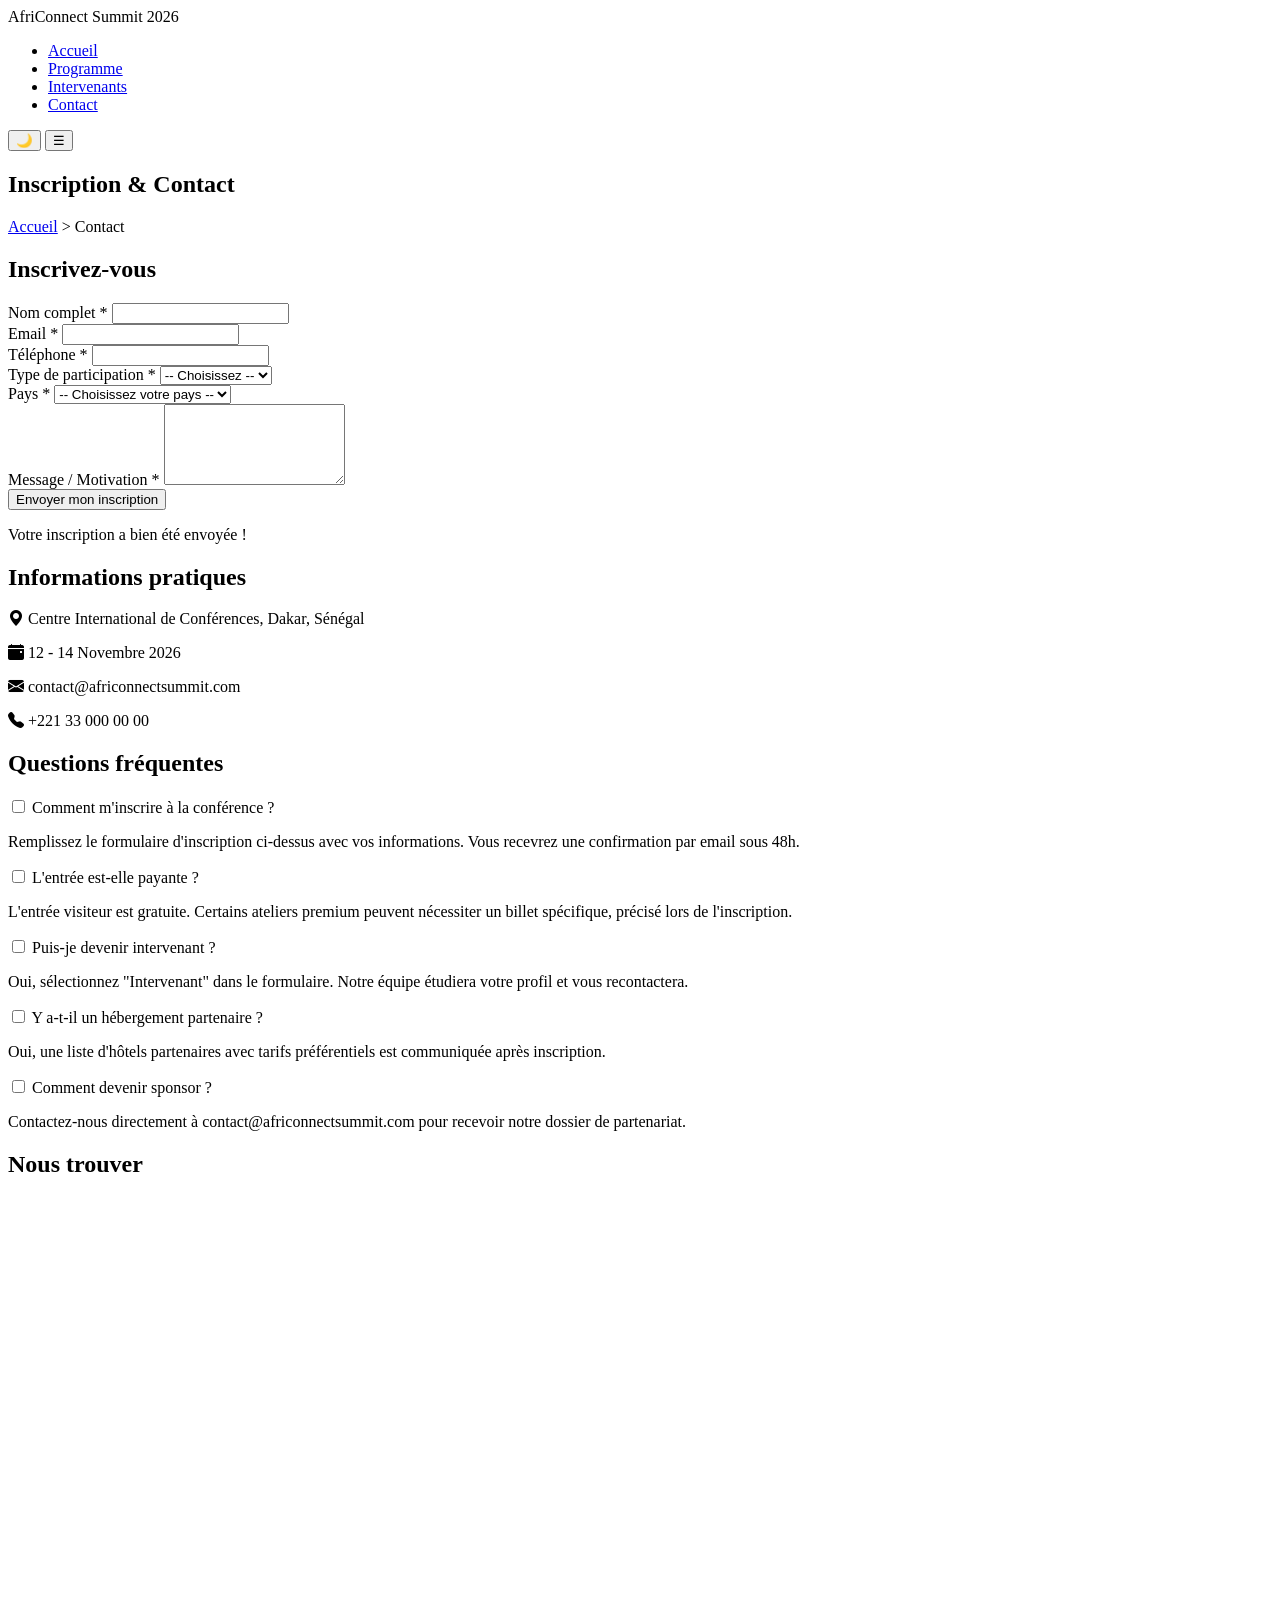
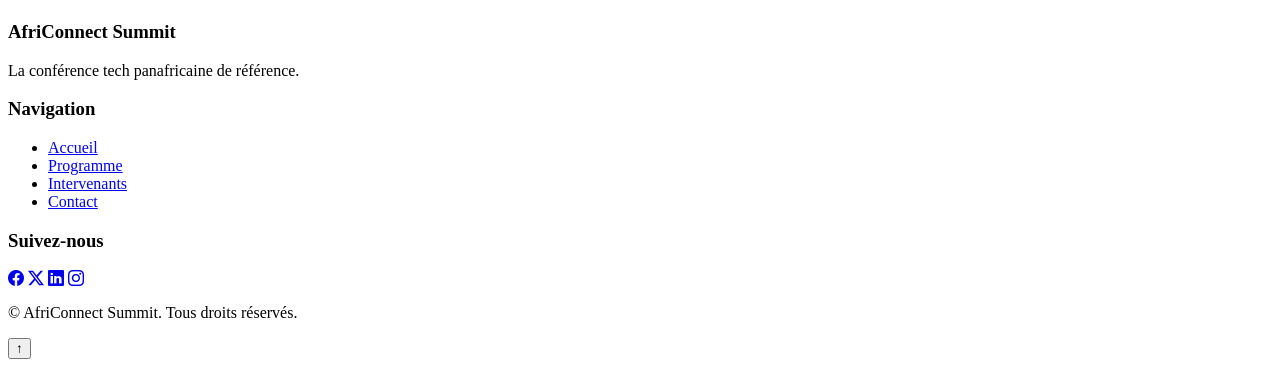
==== contact.html @ 281936f3 "Ajout de la structure HTML de contact.html" ====
<!DOCTYPE html>
<html lang="fr">
<head>
    <meta charset="UTF-8">
    <meta name="viewport" content="width=device-width, initial-scale=1.0">
    <title>AfriConnect Summit 2026 - Contact</title>
    <link rel="stylesheet" href="https://cdn.jsdelivr.net/npm/bootstrap-icons@1.11.3/font/bootstrap-icons.css">
    <link rel="stylesheet" href="css/style.css">
</head>
<body>

    <!-- NAVBAR -->
    <header>
        <nav>
            <div class="logo">AfriConnect Summit 2026</div>

            <ul class="nav-links">
                <li><a href="index.html">Accueil</a></li>
                <li><a href="programme.html">Programme</a></li>
                <li><a href="intervenants.html">Intervenants</a></li>
                <li><a href="contact.html">Contact</a></li>
            </ul>

            <button class="theme-toggle" aria-label="Changer de thème">🌙</button>

            <button class="hamburger" aria-label="Ouvrir le menu">☰</button>
        </nav>
    </header>

    <main>

        <!-- HERO INTERNE -->
        <section class="page-hero">
            <h1>Inscription & Contact</h1>
            <nav class="breadcrumb" aria-label="Fil d'ariane">
                <a href="index.html">Accueil</a> &gt; <span>Contact</span>
            </nav>
        </section>

        <!-- FORMULAIRE D'INSCRIPTION -->
        <section class="registration" id="registration">
            <div class="registration-flex">

                <!-- Colonne gauche : formulaire -->
                <form id="registrationForm" class="registration-form" novalidate>
                    <h2>Inscrivez-vous</h2>

                    <div class="form-group">
                        <label for="fullname">Nom complet *</label>
                        <input type="text" id="fullname" name="fullname" required>
                        <span class="error-message" id="fullname-error"></span>
                    </div>

                    <div class="form-group">
                        <label for="email">Email *</label>
                        <input type="email" id="email" name="email" required>
                        <span class="error-message" id="email-error"></span>
                    </div>

                    <div class="form-group">
                        <label for="phone">Téléphone *</label>
                        <input type="tel" id="phone" name="phone" required>
                        <span class="error-message" id="phone-error"></span>
                    </div>

                    <div class="form-group">
                        <label for="participation">Type de participation *</label>
                        <select id="participation" name="participation" required>
                            <option value="">-- Choisissez --</option>
                            <option value="visiteur">Visiteur</option>
                            <option value="intervenant">Intervenant</option>
                            <option value="sponsor">Sponsor</option>
                            <option value="presse">Presse</option>
                        </select>
                        <span class="error-message" id="participation-error"></span>
                    </div>

                    <div class="form-group">
                        <label for="country">Pays *</label>
                        <select id="country" name="country" required>
                            <option value="">-- Choisissez votre pays --</option>
                            <option value="senegal">Sénégal</option>
                            <option value="cote-ivoire">Côte d'Ivoire</option>
                            <option value="ghana">Ghana</option>
                            <option value="nigeria">Nigeria</option>
                            <option value="mali">Mali</option>
                            <option value="cameroun">Cameroun</option>
                            <option value="benin">Bénin</option>
                            <option value="togo">Togo</option>
                            <option value="burkina-faso">Burkina Faso</option>
                            <option value="guinee">Guinée</option>
                            <option value="maroc">Maroc</option>
                            <option value="tunisie">Tunisie</option>
                        </select>
                        <span class="error-message" id="country-error"></span>
                    </div>

                    <div class="form-group">
                        <label for="message">Message / Motivation *</label>
                        <textarea id="message" name="message" rows="5" required></textarea>
                        <span class="error-message" id="message-error"></span>
                    </div>

                    <button type="submit" class="btn btn-primary">Envoyer mon inscription</button>

                    <p class="success-message" id="successMessage">Votre inscription a bien été envoyée !</p>
                </form>

                <!-- Colonne droite : informations -->
                <div class="registration-info">
                    <h2>Informations pratiques</h2>
                    <p><i class="bi bi-geo-alt-fill"></i> Centre International de Conférences, Dakar, Sénégal</p>
                    <p><i class="bi bi-calendar-event-fill"></i> 12 - 14 Novembre 2026</p>
                    <p><i class="bi bi-envelope-fill"></i> contact@africonnectsummit.com</p>
                    <p><i class="bi bi-telephone-fill"></i> +221 33 000 00 00</p>
                </div>

            </div>
        </section>

        <!-- FAQ EN ACCORDÉON CSS PUR -->
        <section class="faq" id="faq">
            <h2>Questions fréquentes</h2>

            <div class="accordion">

                <div class="accordion-item">
                    <input type="checkbox" id="faq1" class="accordion-toggle">
                    <label for="faq1" class="accordion-header">Comment m'inscrire à la conférence ?</label>
                    <div class="accordion-content">
                        <p>Remplissez le formulaire d'inscription ci-dessus avec vos informations. Vous recevrez une confirmation par email sous 48h.</p>
                    </div>
                </div>

                <div class="accordion-item">
                    <input type="checkbox" id="faq2" class="accordion-toggle">
                    <label for="faq2" class="accordion-header">L'entrée est-elle payante ?</label>
                    <div class="accordion-content">
                        <p>L'entrée visiteur est gratuite. Certains ateliers premium peuvent nécessiter un billet spécifique, précisé lors de l'inscription.</p>
                    </div>
                </div>

                <div class="accordion-item">
                    <input type="checkbox" id="faq3" class="accordion-toggle">
                    <label for="faq3" class="accordion-header">Puis-je devenir intervenant ?</label>
                    <div class="accordion-content">
                        <p>Oui, sélectionnez "Intervenant" dans le formulaire. Notre équipe étudiera votre profil et vous recontactera.</p>
                    </div>
                </div>

                <div class="accordion-item">
                    <input type="checkbox" id="faq4" class="accordion-toggle">
                    <label for="faq4" class="accordion-header">Y a-t-il un hébergement partenaire ?</label>
                    <div class="accordion-content">
                        <p>Oui, une liste d'hôtels partenaires avec tarifs préférentiels est communiquée après inscription.</p>
                    </div>
                </div>

                <div class="accordion-item">
                    <input type="checkbox" id="faq5" class="accordion-toggle">
                    <label for="faq5" class="accordion-header">Comment devenir sponsor ?</label>
                    <div class="accordion-content">
                        <p>Contactez-nous directement à contact@africonnectsummit.com pour recevoir notre dossier de partenariat.</p>
                    </div>
                </div>

            </div>
        </section>

        <!-- CARTE GOOGLE MAPS -->
        <section class="map" id="map">
            <h2>Nous trouver</h2>
            <iframe
                src="https://www.google.com/maps/embed?pb=!1m18!1m12!1m3!1d123456.0!2d-17.4677!3d14.7167!2m3!1f0!2f0!3f0!3m2!1i1024!2i768!4f13.1!3m3!1m2!1s0x0%3A0x0!2zMTTCsDQzJzAwLjEiTiAxN8KwMjgnMDMuNyJX!5e0!3m2!1sfr!2ssn!4v1234567890"
                width="100%"
                height="400"
                style="border:0;"
                allowfullscreen=""
                loading="lazy"
                title="Localisation AfriConnect Summit 2026 - Dakar, Sénégal">
            </iframe>
        </section>

    </main>

    <!-- FOOTER -->
    <footer>
        <div class="footer-content">
            <div class="footer-col">
                <h3>AfriConnect Summit</h3>
                <p>La conférence tech panafricaine de référence.</p>
            </div>

            <div class="footer-col">
                <h3>Navigation</h3>
                <ul>
                    <li><a href="index.html">Accueil</a></li>
                    <li><a href="programme.html">Programme</a></li>
                    <li><a href="intervenants.html">Intervenants</a></li>
                    <li><a href="contact.html">Contact</a></li>
                </ul>
            </div>

            <div class="footer-col">
                <h3>Suivez-nous</h3>
                <div class="social-icons">
                    <a href="#" aria-label="Facebook"><i class="bi bi-facebook"></i></a>
                    <a href="#" aria-label="Twitter"><i class="bi bi-twitter-x"></i></a>
                    <a href="#" aria-label="LinkedIn"><i class="bi bi-linkedin"></i></a>
                    <a href="#" aria-label="Instagram"><i class="bi bi-instagram"></i></a>
                </div>
            </div>
        </div>

        <p class="copyright">© <span id="current-year"></span> AfriConnect Summit. Tous droits réservés.</p>

        <button class="back-to-top" id="backToTop" aria-label="Retour en haut">↑</button>
    </footer>

    <script src="js/main.js"></script>
</body>
</html>
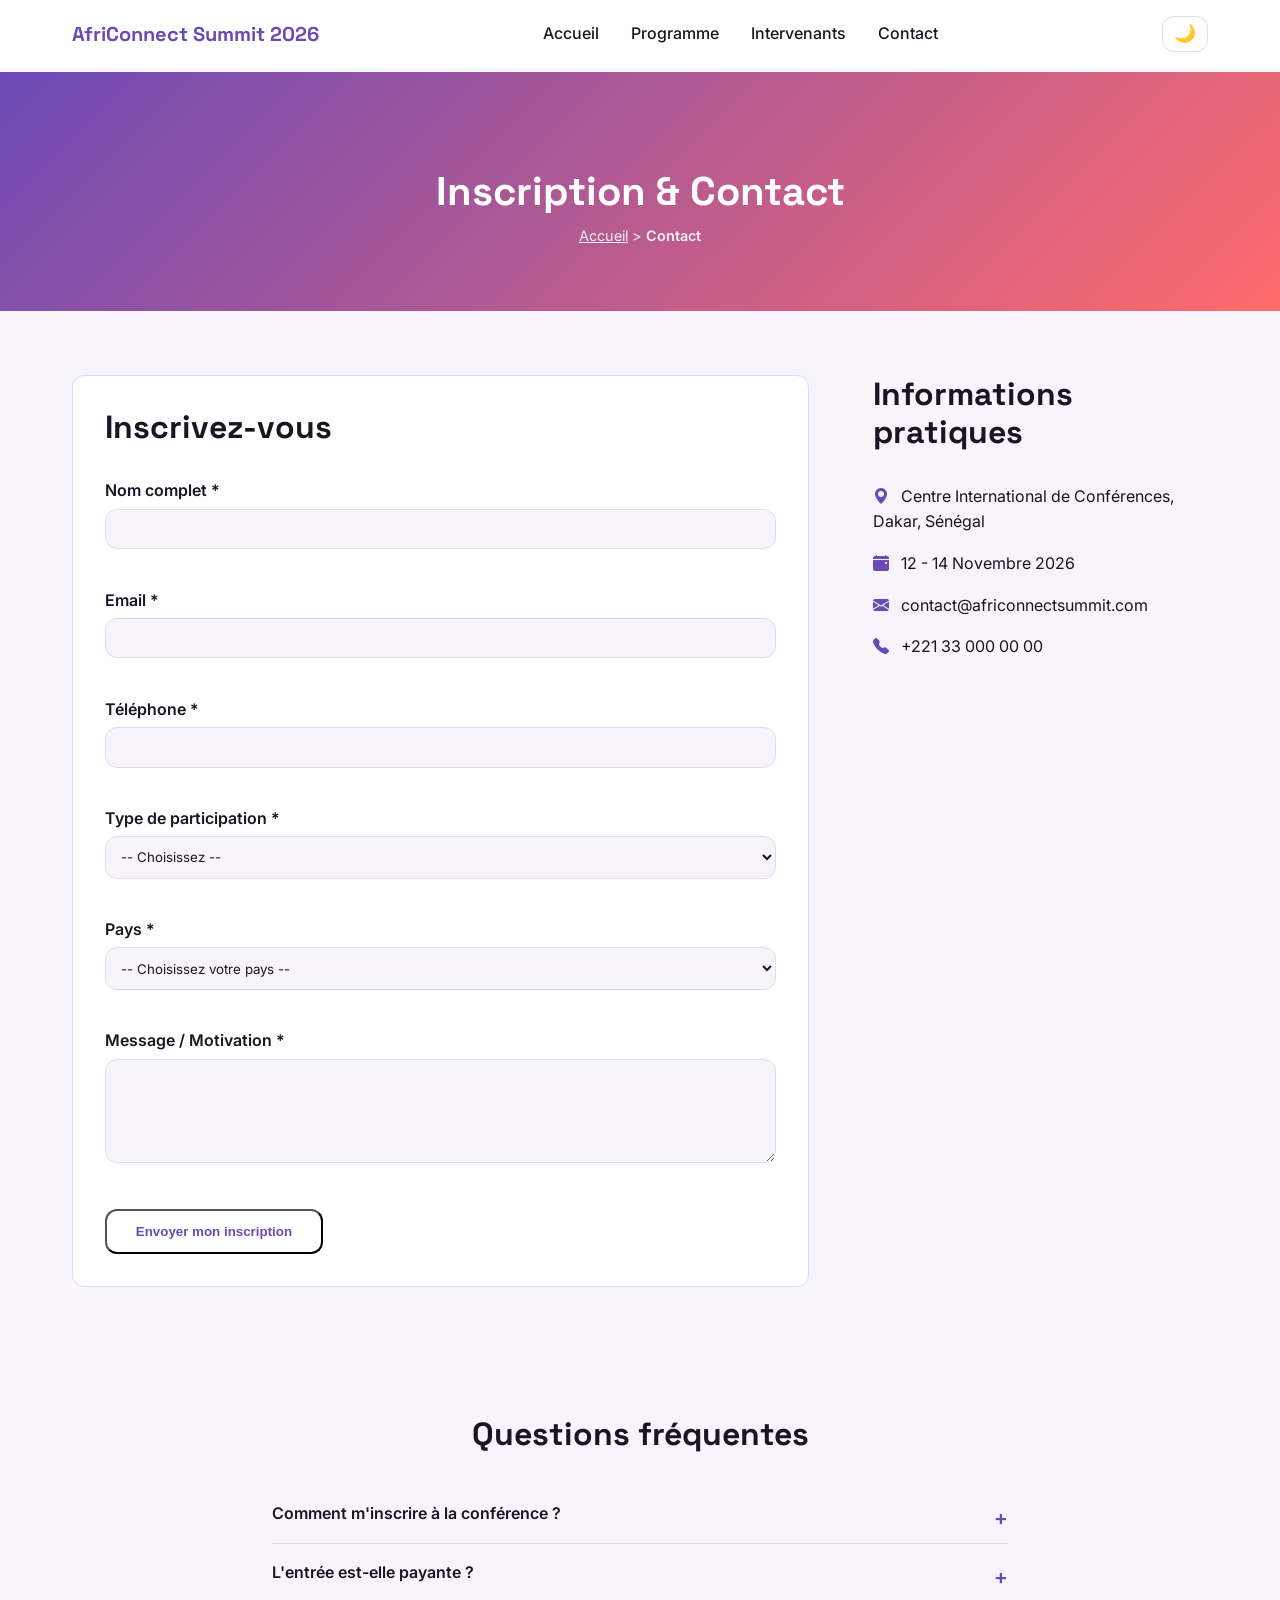
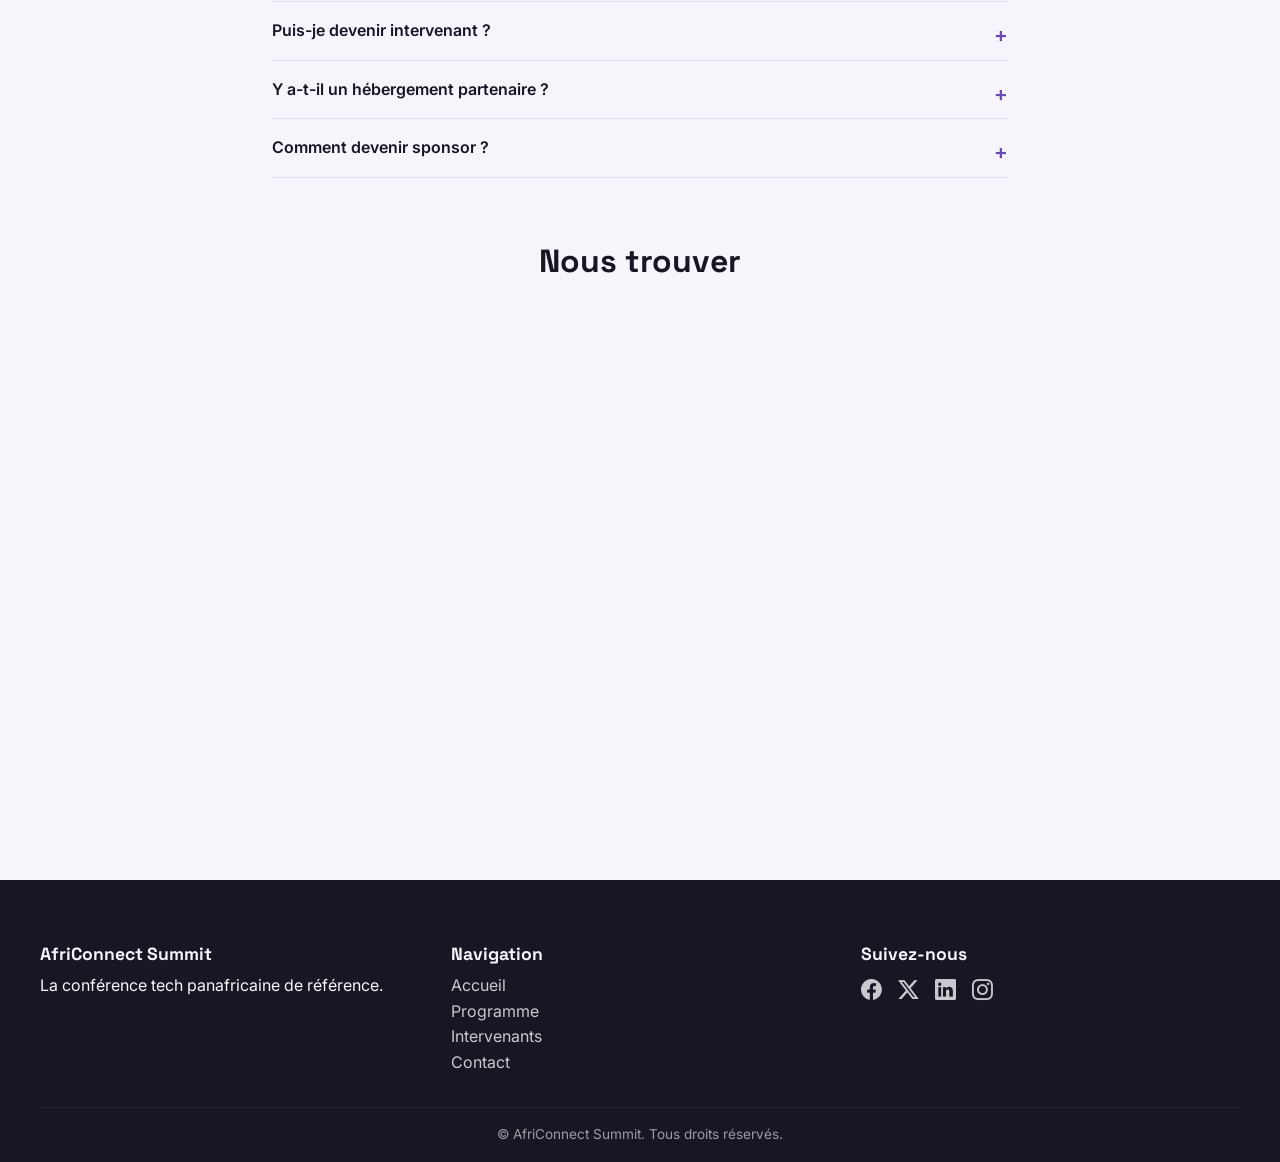
==== commit 3383f02f: "Ajout du css complet : variables, dark mode, layout, responsive" ====
--- a/contact.html
+++ b/contact.html
@@ -6,6 +6,9 @@
     <title>AfriConnect Summit 2026 - Contact</title>
     <link rel="stylesheet" href="https://cdn.jsdelivr.net/npm/bootstrap-icons@1.11.3/font/bootstrap-icons.css">
     <link rel="stylesheet" href="css/style.css">
+    <link rel="preconnect" href="https://fonts.googleapis.com">
+<link rel="preconnect" href="https://fonts.gstatic.com" crossorigin>
+<link href="https://fonts.googleapis.com/css2?family=Space+Grotesk:wght@500;600;700&family=Inter:wght@400;500;600&display=swap" rel="stylesheet">
 </head>
 <body>
 
--- a/css/style.css
+++ b/css/style.css
@@ -0,0 +1,930 @@
+/* ============================================
+   RESET & BASE
+   ============================================ */
+* {
+    margin: 0;
+    padding: 0;
+    box-sizing: border-box;
+}
+
+html {
+    scroll-behavior: smooth;
+}
+
+/* ============================================
+   VARIABLES CSS (mode clair par défaut)
+   ============================================ */
+:root {
+    /* Couleurs principales */
+    --color-primary: #6C4AB6;
+    --color-secondary: #FF6B6B;
+    --color-bg: #F7F5FB;
+    --color-text: #1A1523;
+
+    /* Couleurs dérivées */
+    --color-bg-alt: #FFFFFF;
+    --color-border: #E0DCEB;
+
+    /* Typographie */
+    --font-heading: 'Space Grotesk', sans-serif;
+    --font-body: 'Inter', sans-serif;
+
+    /* Espacements */
+    --spacing-sm: 0.5rem;
+    --spacing-md: 1rem;
+    --spacing-lg: 2rem;
+    --spacing-xl: 4rem;
+
+    /* Radius */
+    --radius: 12px;
+
+    /* Transition commune */
+    --transition: 0.3s ease;
+}
+
+/* ============================================
+   MODE SOMBRE (activé via [data-theme="dark"] sur <html>)
+   ============================================ */
+[data-theme="dark"] {
+    --color-bg: #12101A;
+    --color-text: #F0EDF7;
+    --color-bg-alt: #1E1A2B;
+    --color-border: #332C47;
+}
+
+/* ============================================
+   TYPOGRAPHIE GÉNÉRALE
+   ============================================ */
+body {
+    font-family: var(--font-body);
+    background-color: var(--color-bg);
+    color: var(--color-text);
+    line-height: 1.6;
+    transition: background-color var(--transition), color var(--transition);
+}
+
+h1, h2, h3 {
+    font-family: var(--font-heading);
+    font-weight: 700;
+    line-height: 1.2;
+}
+
+h1 {
+    font-size: 2.5rem;
+}
+
+h2 {
+    font-size: 2rem;
+    margin-bottom: var(--spacing-lg);
+}
+
+h3 {
+    font-size: 1.25rem;
+}
+
+a {
+    color: var(--color-primary);
+    text-decoration: none;
+    transition: color var(--transition);
+}
+
+a:hover {
+    color: var(--color-secondary);
+}
+/* ============================================
+   NAVBAR
+   ============================================ */
+header {
+    position: fixed;
+    top: 0;
+    left: 0;
+    width: 100%;
+    background-color: var(--color-bg-alt);
+    z-index: 1000;
+    transition: box-shadow var(--transition), background-color var(--transition);
+}
+
+header.scrolled {
+    box-shadow: 0 2px 12px rgba(0, 0, 0, 0.08);
+}
+
+ header nav {
+    display: flex;
+    align-items: center;
+    justify-content: space-between;
+    padding: var(--spacing-md) var(--spacing-lg);
+    max-width: 1200px;
+    margin: 0 auto;
+}
+
+.logo {
+    font-family: var(--font-heading);
+    font-weight: 700;
+    font-size: 1.25rem;
+    color: var(--color-primary);
+}
+
+.nav-links {
+    display: flex;
+    gap: var(--spacing-lg);
+    list-style: none;
+}
+
+.nav-links a {
+    color: var(--color-text);
+    font-weight: 500;
+}
+
+.nav-links a:hover {
+    color: var(--color-primary);
+}
+
+.theme-toggle,
+.hamburger {
+    background: none;
+    border: 1px solid var(--color-border);
+    border-radius: var(--radius);
+    padding: 0.4rem 0.7rem;
+    cursor: pointer;
+    font-size: 1.1rem;
+    transition: background-color var(--transition);
+}
+
+.theme-toggle:hover,
+.hamburger:hover {
+    background-color: var(--color-border);
+}
+
+.hamburger {
+    display: none;
+}
+
+/* Compense la navbar fixe pour que le contenu ne soit pas caché dessous */
+main {
+    margin-top: 72px;
+    display: block;
+}
+/* ============================================
+   HERO (page d'accueil)
+   ============================================ */
+.hero {
+    min-height: 100vh;
+    display: flex;
+    align-items: center;
+    justify-content: center;
+    text-align: center;
+    background: linear-gradient(135deg, var(--color-primary), var(--color-secondary));
+    padding: var(--spacing-lg);
+}
+
+.hero-content {
+    max-width: 700px;
+    color: #FFFFFF;
+}
+
+.hero h1 {
+    font-size: 3rem;
+    margin-bottom: var(--spacing-md);
+}
+
+.hero-subtitle {
+    font-size: 1.2rem;
+    margin-bottom: var(--spacing-lg);
+    opacity: 0.9;
+}
+
+.hero-cta {
+    display: flex;
+    justify-content: center;
+    gap: var(--spacing-md);
+    margin-bottom: var(--spacing-xl);
+}
+
+.btn {
+    display: inline-block;
+    padding: 0.8rem 1.8rem;
+    border-radius: var(--radius);
+    font-weight: 600;
+    transition: transform var(--transition), box-shadow var(--transition);
+}
+
+.btn-primary {
+    background-color: #FFFFFF;
+    color: var(--color-primary);
+}
+
+.btn-secondary {
+    background-color: transparent;
+    color: #FFFFFF;
+    border: 2px solid #FFFFFF;
+}
+
+.btn:hover {
+    transform: translateY(-3px);
+    box-shadow: 0 6px 16px rgba(0, 0, 0, 0.2);
+}
+
+/* Compte à rebours */
+.countdown {
+    display: flex;
+    justify-content: center;
+    gap: var(--spacing-lg);
+}
+
+.countdown-item {
+    background-color: rgba(255, 255, 255, 0.15);
+    border-radius: var(--radius);
+    padding: var(--spacing-md);
+    min-width: 80px;
+}
+
+.countdown-item span {
+    display: block;
+    font-family: var(--font-heading);
+    font-size: 2rem;
+    font-weight: 700;
+    color: #FFFFFF;
+}
+
+.countdown-item p {
+    font-size: 0.85rem;
+    color: #FFFFFF;
+    opacity: 0.8;
+}
+/* ============================================
+   STATS (chiffres clés)
+   ============================================ */
+.stats {
+    padding: var(--spacing-xl) var(--spacing-lg);
+    max-width: 1200px;
+    margin: 0 auto;
+}
+
+.stats-grid {
+    display: grid;
+    grid-template-columns: repeat(4, 1fr);
+    gap: var(--spacing-lg);
+    text-align: center;
+}
+
+.stat-item {
+    background-color: var(--color-bg-alt);
+    border: 1px solid var(--color-border);
+    border-radius: var(--radius);
+    padding: var(--spacing-lg);
+    transition: transform var(--transition);
+}
+
+.stat-item:hover {
+    transform: translateY(-5px);
+}
+
+.stat-number {
+    display: block;
+    font-family: var(--font-heading);
+    font-size: 2.5rem;
+    font-weight: 700;
+    color: var(--color-primary);
+}
+
+.stat-item p {
+    color: var(--color-text);
+    opacity: 0.7;
+    margin-top: var(--spacing-sm);
+}
+/* ============================================
+   POURQUOI PARTICIPER
+   ============================================ */
+.why-attend {
+    padding: var(--spacing-xl) var(--spacing-lg);
+    max-width: 1200px;
+    margin: 0 auto;
+    text-align: center;
+}
+
+.why-flex {
+    display: flex;
+    justify-content: space-between;
+    gap: var(--spacing-lg);
+    margin-top: var(--spacing-lg);
+}
+
+.why-item {
+    flex: 1;
+    padding: var(--spacing-lg);
+}
+
+.why-item i {
+    font-size: 2.5rem;
+    color: var(--color-secondary);
+    margin-bottom: var(--spacing-md);
+}
+
+.why-item h3 {
+    margin-bottom: var(--spacing-sm);
+}
+
+.why-item p {
+    opacity: 0.75;
+}
+
+/* ============================================
+   INTERVENANTS VEDETTES (index.html)
+   ============================================ */
+.featured-speakers {
+    padding: var(--spacing-xl) var(--spacing-lg);
+    max-width: 1200px;
+    margin: 0 auto;
+    text-align: center;
+}
+
+.speakers-grid {
+    display: grid;
+    grid-template-columns: repeat(4, 1fr);
+    gap: var(--spacing-lg);
+    margin: var(--spacing-lg) 0 var(--spacing-lg);
+}
+
+.speaker-card {
+    background-color: var(--color-bg-alt);
+    border: 1px solid var(--color-border);
+    border-radius: var(--radius);
+    padding: var(--spacing-md);
+    text-align: center;
+    transition: transform var(--transition), box-shadow var(--transition);
+}
+
+.speaker-card:hover {
+    transform: translateY(-5px);
+    box-shadow: 0 8px 20px rgba(0, 0, 0, 0.1);
+}
+
+.speaker-card img {
+    width: 100%;
+    aspect-ratio: 1 / 1;
+    object-fit: cover;
+    border-radius: var(--radius);
+    margin-bottom: var(--spacing-sm);
+}
+
+.speaker-card h3 {
+    margin-bottom: 0.2rem;
+}
+
+.speaker-title {
+    font-size: 0.9rem;
+    opacity: 0.75;
+}
+
+.speaker-country {
+    font-size: 0.85rem;
+    color: var(--color-primary);
+    font-weight: 600;
+}
+/* ============================================
+   SPONSORS
+   ============================================ */
+.sponsors {
+    padding: var(--spacing-xl) var(--spacing-lg);
+    max-width: 1200px;
+    margin: 0 auto;
+    text-align: center;
+}
+
+.sponsors-flex {
+    display: flex;
+    justify-content: center;
+    align-items: center;
+    gap: var(--spacing-lg);
+    margin-top: var(--spacing-lg);
+    flex-wrap: wrap;
+}
+
+.sponsor-level {
+    background-color: var(--color-bg-alt);
+    border: 1px solid var(--color-border);
+    border-radius: var(--radius);
+    padding: var(--spacing-lg);
+}
+
+.sponsor-or {
+    flex: 2;
+    min-width: 250px;
+    border-color: var(--color-secondary);
+    border-width: 2px;
+}
+
+.sponsor-argent,
+.sponsor-bronze {
+    flex: 1;
+    min-width: 200px;
+}
+
+.sponsor-level h3 {
+    color: var(--color-primary);
+    margin-bottom: var(--spacing-sm);
+}
+
+/* ============================================
+   FOOTER
+   ============================================ */
+footer {
+    background-color: var(--color-text);
+    color: var(--color-bg);
+    padding: var(--spacing-xl) var(--spacing-lg) var(--spacing-md);
+    margin-top: var(--spacing-xl);
+}
+
+.footer-content {
+    display: flex;
+    justify-content: space-between;
+    gap: var(--spacing-lg);
+    max-width: 1200px;
+    margin: 0 auto var(--spacing-lg);
+    flex-wrap: wrap;
+}
+
+.footer-col {
+    flex: 1;
+    min-width: 200px;
+}
+
+.footer-col h3 {
+    color: var(--color-bg);
+    margin-bottom: var(--spacing-sm);
+    font-size: 1.1rem;
+}
+
+.footer-col ul {
+    list-style: none;
+}
+
+.footer-col a {
+    color: var(--color-bg);
+    opacity: 0.8;
+}
+
+.footer-col a:hover {
+    opacity: 1;
+    color: var(--color-secondary);
+}
+
+.social-icons {
+    display: flex;
+    gap: var(--spacing-md);
+}
+
+.social-icons a {
+    font-size: 1.3rem;
+}
+
+.copyright {
+    text-align: center;
+    opacity: 0.6;
+    font-size: 0.85rem;
+    max-width: 1200px;
+    margin: 0 auto;
+    padding-top: var(--spacing-md);
+    border-top: 1px solid rgba(255, 255, 255, 0.1);
+}
+
+.back-to-top {
+    position: fixed;
+    bottom: 2rem;
+    right: 2rem;
+    width: 45px;
+    height: 45px;
+    border-radius: 50%;
+    background-color: var(--color-primary);
+    color: #FFFFFF;
+    border: none;
+    font-size: 1.2rem;
+    cursor: pointer;
+    display: none;
+    align-items: center;
+    justify-content: center;
+    transition: background-color var(--transition), transform var(--transition);
+    z-index: 999;
+}
+
+.back-to-top:hover {
+    background-color: var(--color-secondary);
+    transform: translateY(-3px);
+}
+
+.back-to-top.visible {
+    display: flex;
+}
+/* ============================================
+   HERO INTERNE (pages secondaires)
+   ============================================ */
+.page-hero {
+    background: linear-gradient(135deg, var(--color-primary), var(--color-secondary));
+    color: #FFFFFF;
+    padding: 6rem var(--spacing-lg) var(--spacing-xl);
+    text-align: center;
+}
+
+.page-hero h1 {
+    margin-bottom: var(--spacing-sm);
+}
+
+.breadcrumb {
+    font-size: 0.9rem;
+    opacity: 0.9;
+}
+
+.breadcrumb a {
+    color: #FFFFFF;
+    text-decoration: underline;
+}
+
+.breadcrumb span {
+    font-weight: 600;
+}
+/* ============================================
+   ONGLETS PROGRAMME
+   ============================================ */
+.program-tabs {
+    padding: var(--spacing-xl) var(--spacing-lg);
+    max-width: 1200px;
+    margin: 0 auto;
+}
+
+.tabs-buttons {
+    display: flex;
+    gap: var(--spacing-sm);
+    margin-bottom: var(--spacing-lg);
+    flex-wrap: wrap;
+}
+
+.tab-btn {
+    background-color: var(--color-bg-alt);
+    border: 1px solid var(--color-border);
+    border-radius: var(--radius);
+    padding: 0.7rem 1.2rem;
+    font-family: var(--font-body);
+    font-weight: 600;
+    cursor: pointer;
+    transition: background-color var(--transition), color var(--transition);
+}
+
+.tab-btn.active {
+    background-color: var(--color-primary);
+    color: #FFFFFF;
+    border-color: var(--color-primary);
+}
+
+.tab-btn:hover {
+    background-color: var(--color-primary);
+    color: #FFFFFF;
+}
+
+/* Cache tous les contenus d'onglet par défaut... */
+.tab-content {
+    display: none;
+}
+
+/* ...sauf celui qui a la classe active */
+.tab-content.active {
+    display: block;
+}
+
+/* Tableaux */
+table {
+    width: 100%;
+    border-collapse: collapse;
+    background-color: var(--color-bg-alt);
+    border-radius: var(--radius);
+    overflow: hidden;
+}
+
+thead tr {
+    background-color: var(--color-primary);
+}
+
+thead th {
+    color: #FFFFFF;
+    padding: var(--spacing-md);
+    text-align: left;
+    font-family: var(--font-heading);
+    font-weight: 600;
+}
+
+tbody tr {
+    border-bottom: 1px solid var(--color-border);
+}
+
+tbody tr:nth-child(even) {
+    background-color: var(--color-bg);
+}
+
+tbody td {
+    padding: var(--spacing-md);
+}
+
+/* ============================================
+   THÉMATIQUES (programme.html)
+   ============================================ */
+.themes {
+    padding: var(--spacing-xl) var(--spacing-lg);
+    max-width: 1200px;
+    margin: 0 auto;
+    text-align: center;
+}
+
+.themes-grid {
+    display: grid;
+    grid-template-columns: repeat(2, 1fr);
+    gap: var(--spacing-lg);
+    margin-top: var(--spacing-lg);
+}
+
+.theme-card {
+    background-color: var(--color-bg-alt);
+    border: 1px solid var(--color-border);
+    border-radius: var(--radius);
+    padding: var(--spacing-lg);
+    text-align: left;
+    transition: transform var(--transition);
+}
+
+.theme-card:hover {
+    transform: translateY(-5px);
+}
+
+.theme-card i {
+    font-size: 2rem;
+    color: var(--color-secondary);
+    margin-bottom: var(--spacing-sm);
+}
+/* ============================================
+   FILTRES INTERVENANTS
+   ============================================ */
+.filters {
+    display: flex;
+    justify-content: center;
+    gap: var(--spacing-sm);
+    padding: var(--spacing-lg);
+    flex-wrap: wrap;
+}
+
+.filter-btn {
+    background-color: var(--color-bg-alt);
+    border: 1px solid var(--color-border);
+    border-radius: var(--radius);
+    padding: 0.6rem 1.2rem;
+    font-family: var(--font-body);
+    font-weight: 600;
+    cursor: pointer;
+    transition: background-color var(--transition), color var(--transition);
+}
+
+.filter-btn.active,
+.filter-btn:hover {
+    background-color: var(--color-primary);
+    color: #FFFFFF;
+    border-color: var(--color-primary);
+}
+
+/* ============================================
+   GRILLE INTERVENANTS COMPLÈTE
+   ============================================ */
+.speakers-full {
+    padding: 0 var(--spacing-lg) var(--spacing-xl);
+    max-width: 1200px;
+    margin: 0 auto;
+}
+
+.speakers-full-grid {
+    display: grid;
+    grid-template-columns: repeat(3, 1fr);
+    gap: var(--spacing-lg);
+}
+
+/* Réutilise les styles .speaker-card déjà définis pour index.html */
+/* ============================================
+   RESPONSIVE - TABLETTE (jusqu'à 1024px)
+   ============================================ */
+@media (max-width: 1024px) {
+
+    .stats-grid,
+    .speakers-grid,
+    .speakers-full-grid {
+        grid-template-columns: repeat(2, 1fr);
+    }
+
+    .why-flex {
+        flex-direction: column;
+    }
+
+}
+
+/* ============================================
+   RESPONSIVE - MOBILE (jusqu'à 768px)
+   ============================================ */
+@media (max-width: 768px) {
+
+    .nav-links {
+        display: none;
+    }
+
+    .hamburger {
+        display: block;
+    }
+
+    .hero h1 {
+        font-size: 2rem;
+    }
+
+    .countdown {
+        flex-wrap: wrap;
+    }
+
+    .stats-grid,
+    .speakers-grid,
+    .speakers-full-grid,
+    .themes-grid {
+        grid-template-columns: 1fr;
+    }
+
+    .registration-flex {
+        flex-direction: column;
+    }
+
+    .footer-content {
+        flex-direction: column;
+        text-align: center;
+    }
+
+    .social-icons {
+        justify-content: center;
+    }
+
+}
+/* ============================================
+   FORMULAIRE D'INSCRIPTION
+   ============================================ */
+.registration {
+    padding: var(--spacing-xl) var(--spacing-lg);
+    max-width: 1200px;
+    margin: 0 auto;
+}
+
+.registration-flex {
+    display: flex;
+    gap: var(--spacing-xl);
+}
+
+.registration-form {
+    flex: 2;
+    background-color: var(--color-bg-alt);
+    border: 1px solid var(--color-border);
+    border-radius: var(--radius);
+    padding: var(--spacing-lg);
+}
+
+.registration-info {
+    flex: 1;
+}
+
+.registration-info p {
+    margin-bottom: var(--spacing-md);
+}
+
+.registration-info i {
+    color: var(--color-primary);
+    margin-right: var(--spacing-sm);
+}
+
+.form-group {
+    margin-bottom: var(--spacing-md);
+}
+
+.form-group label {
+    display: block;
+    font-weight: 600;
+    margin-bottom: 0.3rem;
+}
+
+.form-group input,
+.form-group select,
+.form-group textarea {
+    width: 100%;
+    padding: 0.7rem;
+    border: 1px solid var(--color-border);
+    border-radius: var(--radius);
+    font-family: var(--font-body);
+    background-color: var(--color-bg);
+    color: var(--color-text);
+    transition: border-color var(--transition);
+}
+
+.form-group input:focus,
+.form-group select:focus,
+.form-group textarea:focus {
+    outline: none;
+    border-color: var(--color-primary);
+}
+
+.error-message {
+    display: block;
+    color: var(--color-secondary);
+    font-size: 0.85rem;
+    margin-top: 0.3rem;
+    min-height: 1.1rem;
+}
+
+.success-message {
+    display: none;
+    background-color: #4CAF50;
+    color: #FFFFFF;
+    padding: var(--spacing-md);
+    border-radius: var(--radius);
+    margin-top: var(--spacing-md);
+    text-align: center;
+}
+
+.success-message.visible {
+    display: block;
+}
+
+/* ============================================
+   FAQ ACCORDÉON (CSS pur, sans JS)
+   ============================================ */
+.faq {
+    padding: var(--spacing-xl) var(--spacing-lg);
+    max-width: 800px;
+    margin: 0 auto;
+    text-align: center;
+}
+
+.accordion {
+    margin-top: var(--spacing-lg);
+    text-align: left;
+}
+
+.accordion-item {
+    border-bottom: 1px solid var(--color-border);
+}
+
+/* On cache la case à cocher : elle sert juste d'interrupteur logique */
+.accordion-toggle {
+    display: none;
+}
+
+.accordion-header {
+    display: block;
+    padding: var(--spacing-md) 0;
+    font-weight: 600;
+    cursor: pointer;
+    position: relative;
+    padding-right: 2rem;
+}
+
+/* Petite flèche générée en CSS pur, sans image ni JS */
+.accordion-header::after {
+    content: "+";
+    position: absolute;
+    right: 0;
+    top: var(--spacing-md);
+    font-size: 1.3rem;
+    color: var(--color-primary);
+    transition: transform var(--transition);
+}
+
+/* Quand la case cachée est cochée, on tourne le "+" en "×" */
+.accordion-toggle:checked ~ .accordion-header::after {
+    transform: rotate(45deg);
+}
+
+.accordion-content {
+    max-height: 0;
+    overflow: hidden;
+    transition: max-height var(--transition);
+}
+
+/* Quand la case cachée est cochée, on déplie le contenu */
+.accordion-toggle:checked ~ .accordion-content {
+    max-height: 200px;
+}
+
+.accordion-content p {
+    padding-bottom: var(--spacing-md);
+    opacity: 0.8;
+}
+
+/* ============================================
+   CARTE GOOGLE MAPS
+   ============================================ */
+.map {
+    padding: 0 var(--spacing-lg) var(--spacing-xl);
+    max-width: 1200px;
+    margin: 0 auto;
+    text-align: center;
+}
+
+.map iframe {
+    border-radius: var(--radius);
+    margin-top: var(--spacing-lg);
+}
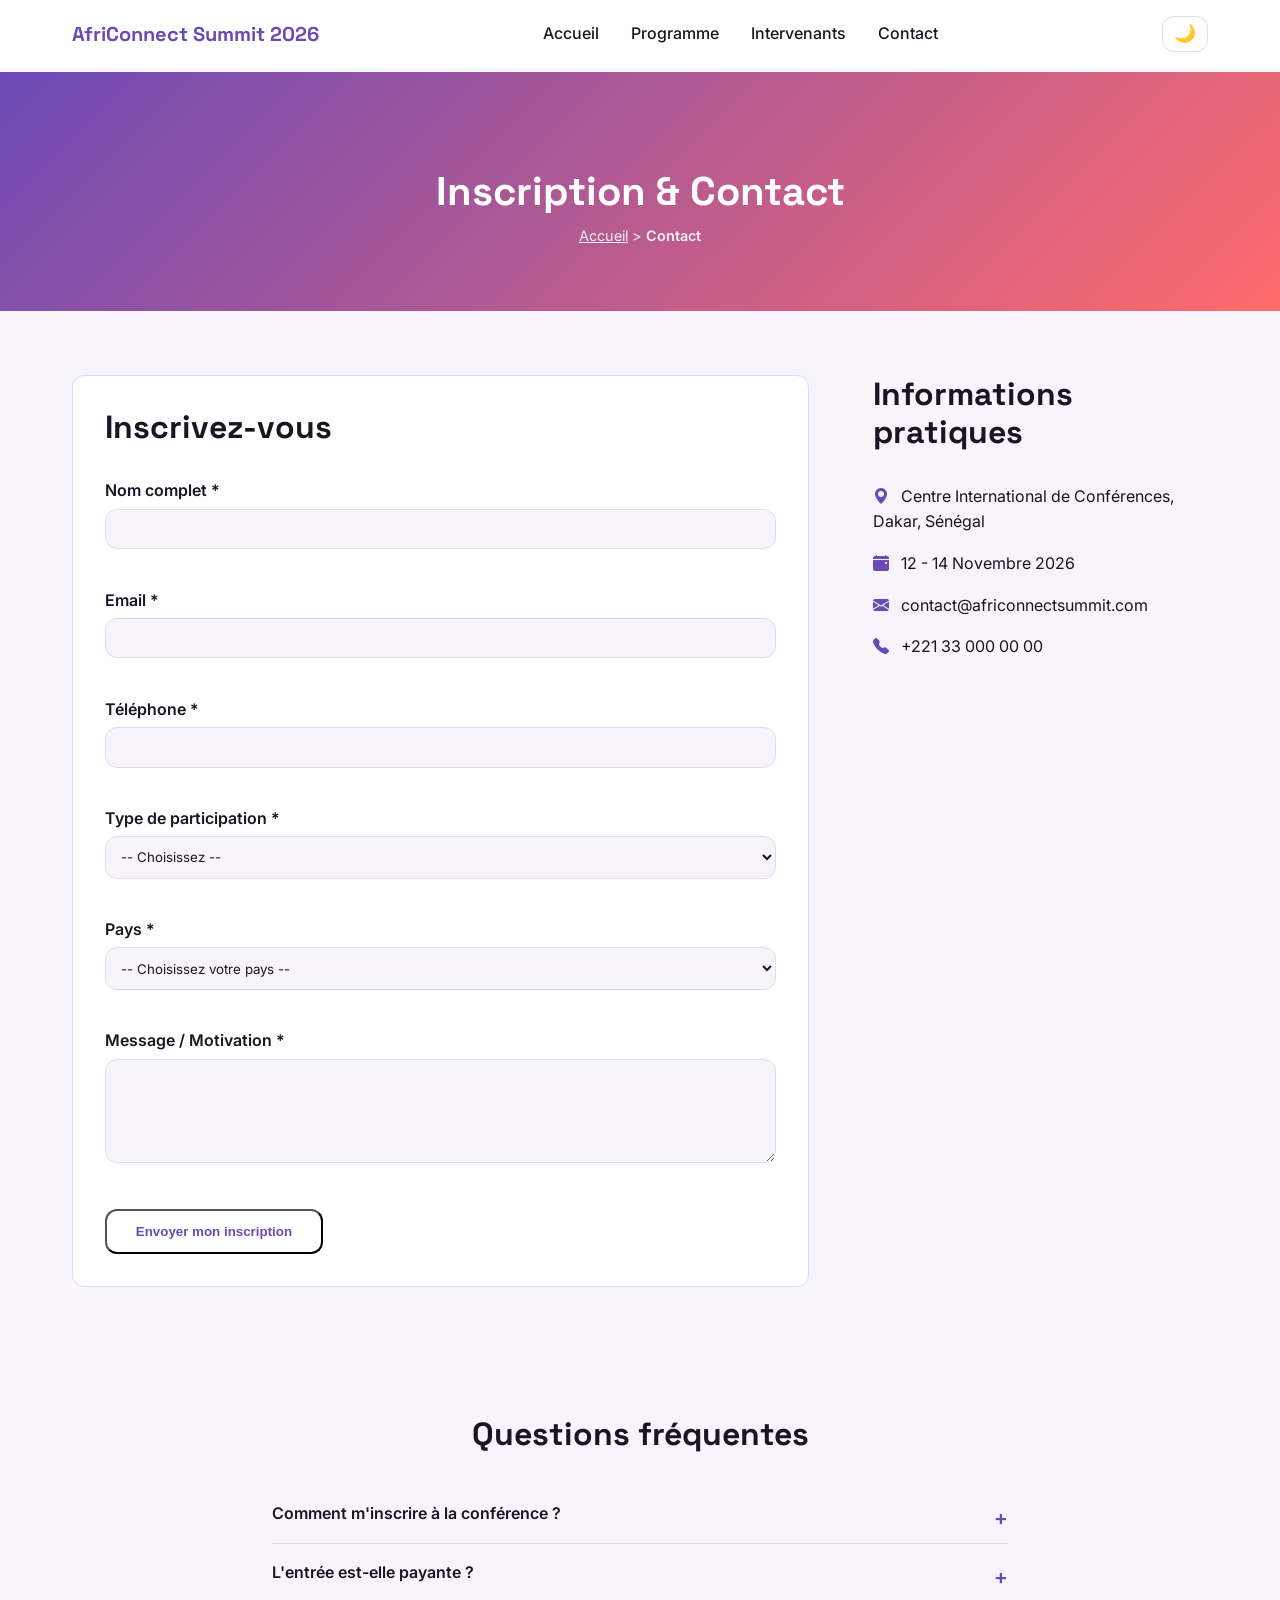
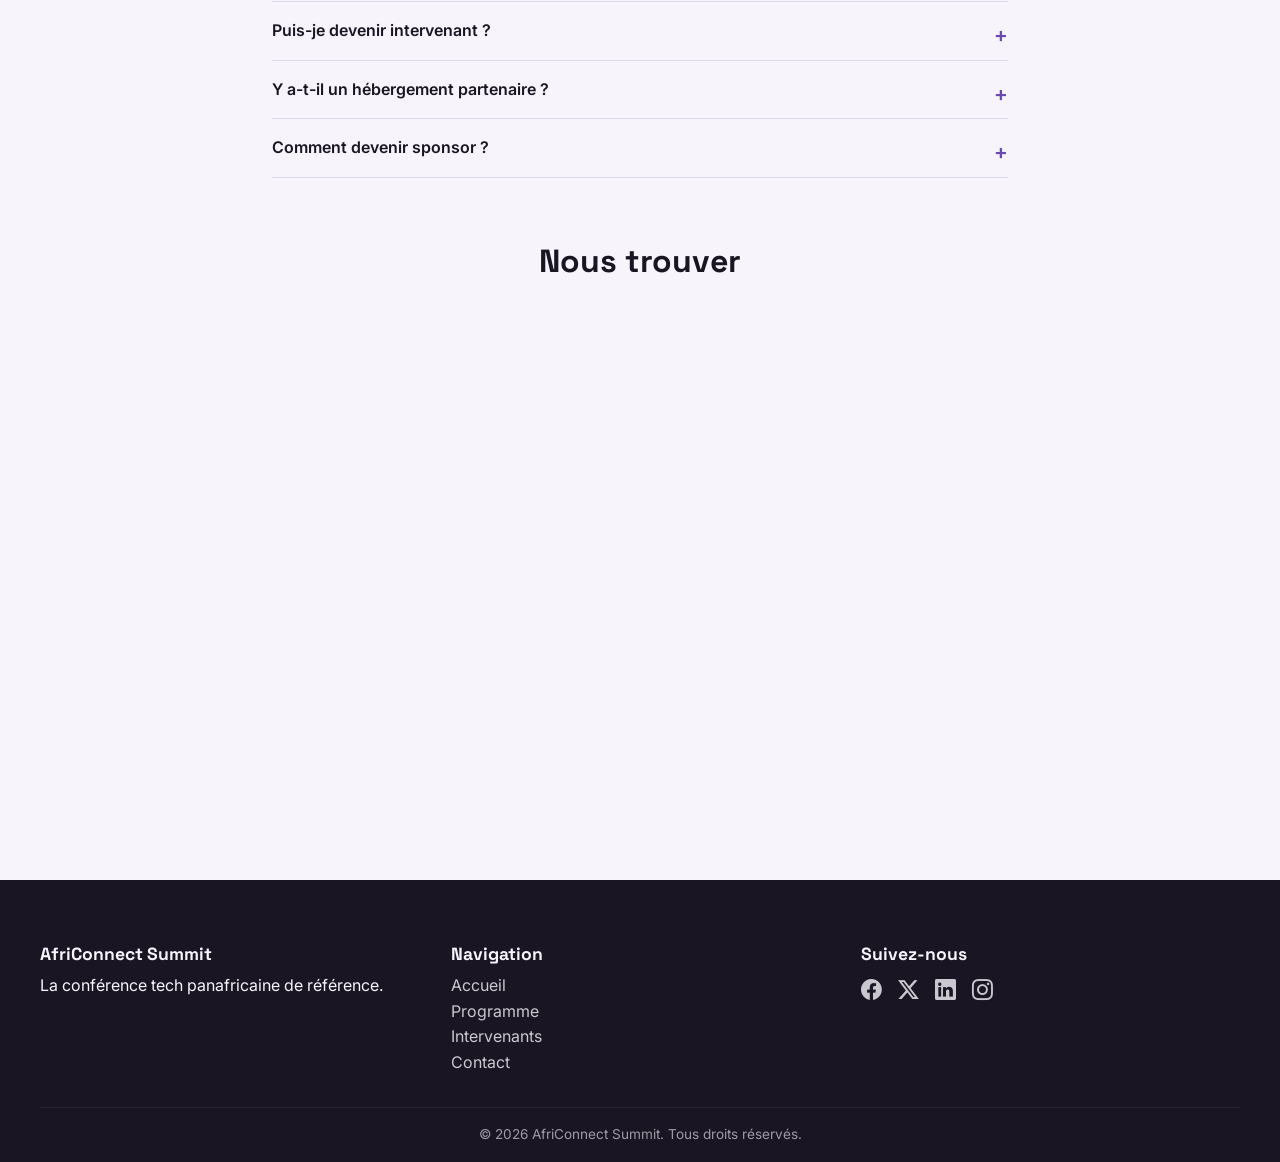
==== commit 006d6ddd: "Ajout des images des intervenants et corrections finales W3C" ====
--- a/contact.html
+++ b/contact.html
@@ -174,8 +174,7 @@
         <section class="map" id="map">
             <h2>Nous trouver</h2>
             <iframe
-                src="https://www.google.com/maps/embed?pb=!1m18!1m12!1m3!1d123456.0!2d-17.4677!3d14.7167!2m3!1f0!2f0!3f0!3m2!1i1024!2i768!4f13.1!3m3!1m2!1s0x0%3A0x0!2zMTTCsDQzJzAwLjEiTiAxN8KwMjgnMDMuNyJX!5e0!3m2!1sfr!2ssn!4v1234567890"
-                width="100%"
+                src="https://www.google.com/maps/embed?pb=..."
                 height="400"
                 style="border:0;"
                 allowfullscreen=""
--- a/css/style.css
+++ b/css/style.css
@@ -925,6 +925,53 @@
 }
 
 .map iframe {
+    width: 100%;
     border-radius: var(--radius);
     margin-top: var(--spacing-lg);
+}
+/* ============================================
+   ANIMATIONS AU SCROLL
+   ============================================ */
+.fade-in-hidden {
+    opacity: 0;
+    transform: translateY(30px);
+    transition: opacity 0.6s ease, transform 0.6s ease;
+}
+
+.fade-in-visible {
+    opacity: 1;
+    transform: translateY(0);
+}
+/* ============================================
+   MENU HAMBURGER MOBILE (à l'intérieur de la media query 768px)
+   ============================================ */
+@media (max-width: 768px) {
+
+    .nav-links.mobile-open {
+        display: flex;
+        flex-direction: column;
+        position: absolute;
+        top: 100%;
+        left: 0;
+        width: 100%;
+        background-color: var(--color-bg-alt);
+        padding: var(--spacing-md);
+        gap: var(--spacing-md);
+        border-top: 1px solid var(--color-border);
+    }
+
+}
+/* ============================================
+   ACCESSIBILITÉ - Texte visible uniquement par les lecteurs d'écran
+   ============================================ */
+.sr-only {
+    position: absolute;
+    width: 1px;
+    height: 1px;
+    padding: 0;
+    margin: -1px;
+    overflow: hidden;
+    clip: rect(0, 0, 0, 0);
+    white-space: nowrap;
+    border: 0;
 }
